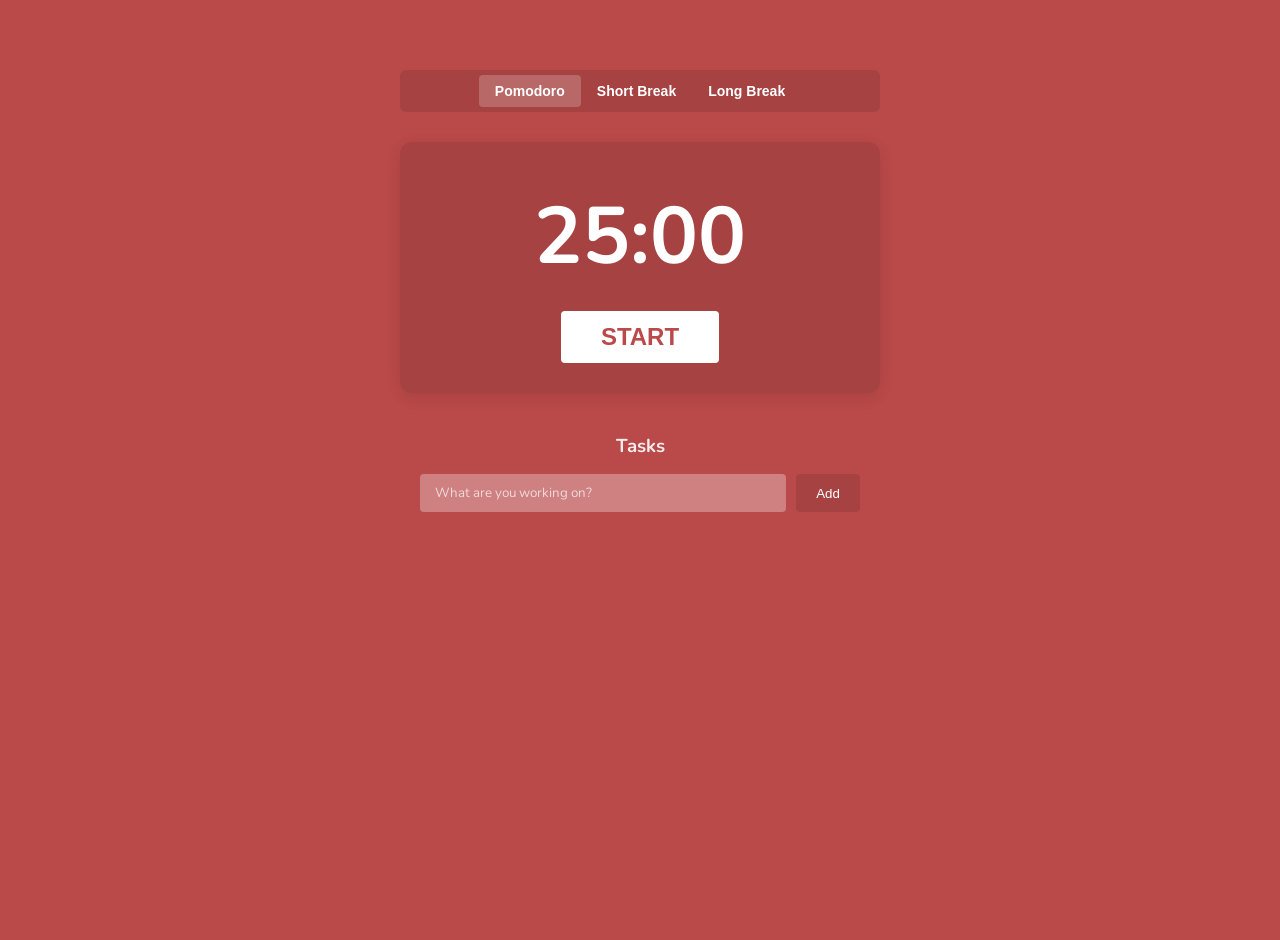
==== pomodoro.html @ 9dd836db "Create pomodoro.html" ====
<!DOCTYPE html>
<html lang="en">
<head>
  <meta charset="UTF-8" />
  <meta name="viewport" content="width=device-width, initial-scale=1" />
  <title>Pomodoro Timer</title>
  <link href="https://fonts.googleapis.com/css2?family=Nunito:wght@400;600;700&display=swap" rel="stylesheet">
  <style>
    :root {
      /* Default Theme (Pomodoro Red) */
      --bg-color: #ba4949;
      --text-color: #ffffff;
      --btn-bg: rgba(0, 0, 0, 0.1);
      --btn-active: rgba(0, 0, 0, 0.15);
      --btn-text: white;
      --card-bg: rgba(255, 255, 255, 0.2);
      --input-bg: rgba(255, 255, 255, 0.3);
    }

    body {
      font-family: 'Nunito', sans-serif;
      background-color: var(--bg-color);
      color: var(--text-color);
      margin: 0;
      padding: 20px;
      display: flex;
      flex-direction: column;
      align-items: center;
      min-height: 100vh;
      transition: background-color 0.5s ease; /* Smooth color transition */
    }

    .container {
      width: 100%;
      max-width: 480px;
      margin-top: 50px;
    }

    /* --- Tabs Navigation --- */
    .tabs {
      display: flex;
      justify-content: center;
      background-color: var(--btn-bg);
      border-radius: 6px;
      padding: 5px;
      margin-bottom: 30px;
    }

    .tab-btn {
      background: transparent;
      border: none;
      color: var(--btn-text);
      padding: 8px 16px;
      border-radius: 4px;
      cursor: pointer;
      font-size: 14px;
      font-weight: 600;
      transition: background 0.2s;
    }

    .tab-btn.active {
      background-color: var(--card-bg);
    }

    .tab-btn:hover:not(.active) {
      background-color: rgba(255, 255, 255, 0.1);
    }

    /* --- Timer Display --- */
    .timer-card {
      background-color: var(--btn-bg);
      border-radius: 12px;
      padding: 30px;
      text-align: center;
      box-shadow: 0 4px 15px rgba(0,0,0,0.1);
    }

    #timer {
      font-size: 80px;
      font-weight: 700;
      margin: 10px 0;
      cursor: pointer; /* Indicate clickable */
    }

    .main-btn {
      background-color: var(--text-color);
      color: var(--bg-color); /* Text matches background color for contrast */
      border: none;
      padding: 12px 40px;
      font-size: 24px;
      font-weight: 700;
      border-radius: 4px;
      cursor: pointer;
      text-transform: uppercase;
      transition: transform 0.1s;
      margin-top: 10px;
    }

    .main-btn:active {
      transform: translateY(2px);
    }

    /* --- Task Section --- */
    .tasks-section {
      margin-top: 40px;
      text-align: center;
    }

    .tasks-section h3 {
      margin-bottom: 15px;
      opacity: 0.9;
    }

    .task-input-group {
      display: flex;
      gap: 10px;
      justify-content: center;
      margin-bottom: 20px;
    }

    #taskInput {
      background: var(--input-bg);
      border: none;
      border-radius: 4px;
      padding: 10px 15px;
      color: white;
      font-family: inherit;
      width: 70%;
    }

    #taskInput::placeholder {
      color: rgba(255, 255, 255, 0.7);
    }

    .add-btn {
      background: var(--btn-bg);
      color: white;
      border: none;
      padding: 10px 20px;
      border-radius: 4px;
      cursor: pointer;
    }

    #taskList {
      list-style: none;
      padding: 0;
      text-align: left;
    }

    #taskList li {
      background: rgba(255, 255, 255, 0.1);
      padding: 10px 15px;
      margin-bottom: 5px;
      border-radius: 4px;
      display: flex;
      justify-content: space-between;
      align-items: center;
      font-size: 14px;
    }
    
    .delete-task {
        background: none;
        border: none;
        color: white;
        opacity: 0.6;
        cursor: pointer;
        font-weight: bold;
    }
    
    .delete-task:hover {
        opacity: 1;
    }

  </style>
</head>
<body>

  <div class="container">
    <!-- Mode Tabs -->
    <div class="tabs">
      <button class="tab-btn active" data-mode="pomodoro">Pomodoro</button>
      <button class="tab-btn" data-mode="shortBreak">Short Break</button>
      <button class="tab-btn" data-mode="longBreak">Long Break</button>
    </div>

    <!-- Timer Display -->
    <div class="timer-card">
      <div id="timer">25:00</div>
      <button class="main-btn" id="controlBtn">START</button>
    </div>

    <!-- Task List -->
    <div class="tasks-section">
      <h3>Tasks</h3>
      <div class="task-input-group">
        <input type="text" id="taskInput" placeholder="What are you working on?" />
        <button class="add-btn" id="addTaskBtn">Add</button>
      </div>
      <ul id="taskList"></ul>
    </div>
  </div>

  <script>
    // --- Configuration ---
    const modes = {
      pomodoro: { time: 25 * 60, color: '#ba4949' },   // Red theme
      shortBreak: { time: 5 * 60, color: '#38858a' },  // Teal theme
      longBreak: { time: 15 * 60, color: '#397097' }   // Blue theme
    };

    let currentMode = 'pomodoro';
    let timeRemaining = modes[currentMode].time;
    let timerInterval = null;
    let isRunning = false;

    // --- DOM Elements ---
    const timerDisplay = document.getElementById('timer');
    const controlBtn = document.getElementById('controlBtn');
    const tabBtns = document.querySelectorAll('.tab-btn');
    const taskInput = document.getElementById('taskInput');
    const addTaskBtn = document.getElementById('addTaskBtn');
    const taskList = document.getElementById('taskList');

    // --- Helper Functions ---
    function formatTime(seconds) {
      const m = Math.floor(seconds / 60);
      const s = seconds % 60;
      return `${m.toString().padStart(2, '0')}:${s.toString().padStart(2, '0')}`;
    }

    function updateDisplay() {
      timerDisplay.textContent = formatTime(timeRemaining);
      document.title = `(${formatTime(timeRemaining)}) Pomodoro`;
    }

    // --- Theme Switching ---
    function switchMode(mode) {
      // Stop current timer
      clearInterval(timerInterval);
      timerInterval = null;
      isRunning = false;
      controlBtn.textContent = 'START';

      // Update State
      currentMode = mode;
      timeRemaining = modes[mode].time;
      
      // Update UI Theme
      document.body.style.backgroundColor = modes[mode].color;
      
      // Update Tabs
      tabBtns.forEach(btn => {
        btn.classList.toggle('active', btn.dataset.mode === mode);
      });

      updateDisplay();
    }

    // --- Timer Logic ---
    function startTimer() {
      if (isRunning) {
        // Pause
        clearInterval(timerInterval);
        controlBtn.textContent = 'START';
        isRunning = false;
      } else {
        // Start
        timerInterval = setInterval(() => {
          if (timeRemaining > 0) {
            timeRemaining--;
            updateDisplay();
          } else {
            clearInterval(timerInterval);
            isRunning = false;
            controlBtn.textContent = 'START';
            alert(`${currentMode.replace(/([A-Z])/g, ' $1').trim()} finished!`);
          }
        }, 1000);
        controlBtn.textContent = 'PAUSE';
        isRunning = true;
      }
    }

    // --- Event Listeners ---
    
    // Tab Switching
    tabBtns.forEach(btn => {
      btn.addEventListener('click', () => {
        switchMode(btn.dataset.mode);
      });
    });

    // Main Control Button
    controlBtn.addEventListener('click', startTimer);

    // Task Management
    addTaskBtn.addEventListener('click', () => {
      const text = taskInput.value.trim();
      if (text) {
        const li = document.createElement('li');
        li.innerHTML = `<span>${text}</span> <button class="delete-task">×</button>`;
        
        // Delete task functionality
        li.querySelector('.delete-task').addEventListener('click', () => {
          li.remove();
        });

        taskList.appendChild(li);
        taskInput.value = '';
      }
    });

    taskInput.addEventListener('keypress', (e) => {
      if (e.key === 'Enter') addTaskBtn.click();
    });

    // Initialize
    updateDisplay();
  </script>
</body>
</html>
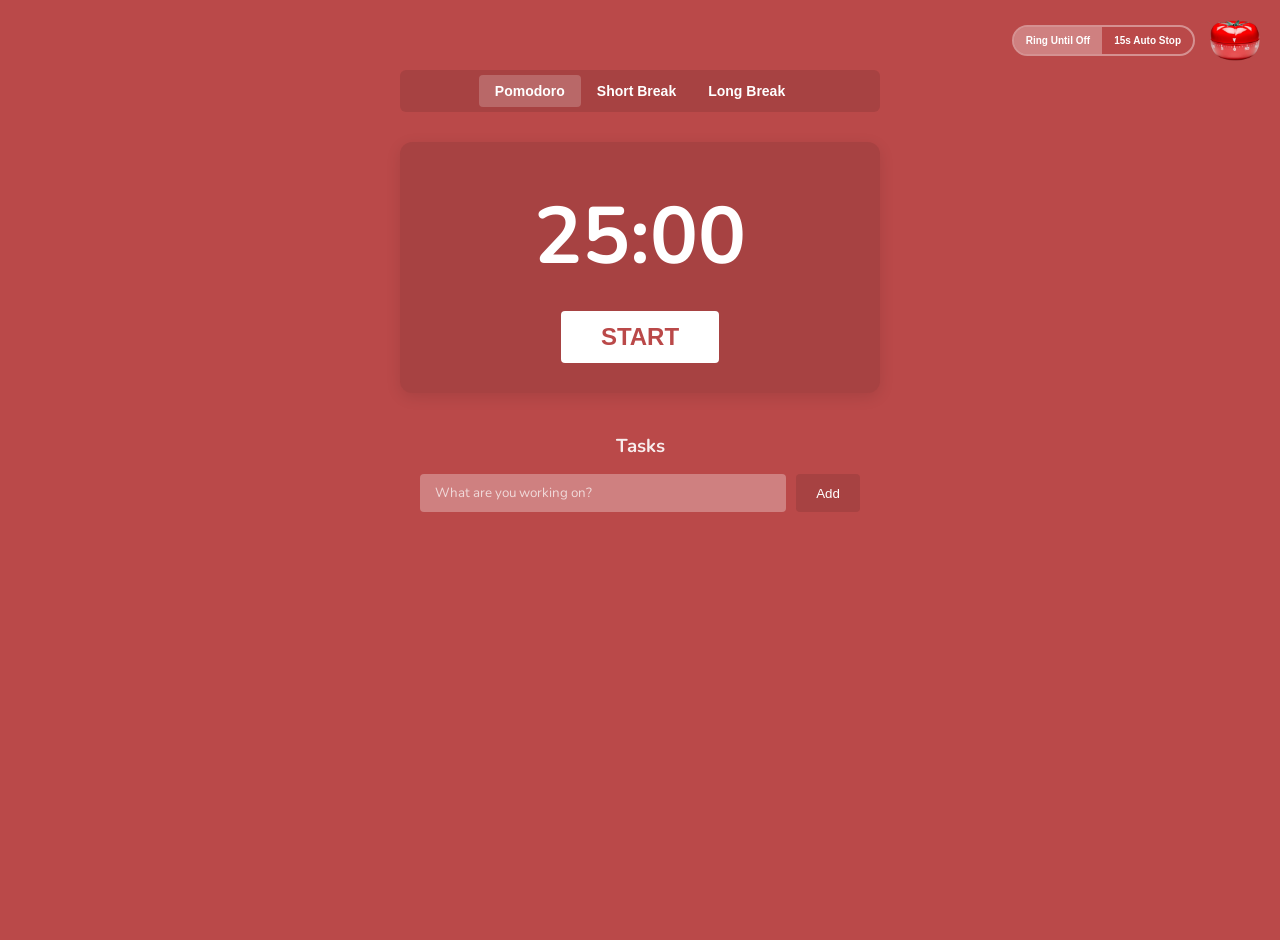
==== commit 23ecbc1f: "Update pomodoro.html" ====
--- a/pomodoro.html
+++ b/pomodoro.html
@@ -27,7 +27,7 @@
       flex-direction: column;
       align-items: center;
       min-height: 100vh;
-      transition: background-color 0.5s ease; /* Smooth color transition */
+      transition: background-color 0.5s ease;
     }
 
     .container {
@@ -35,6 +35,67 @@
       max-width: 480px;
       margin-top: 50px;
     }
+
+    /* --- Top Right Settings Bar --- */
+    .top-bar {
+      position: fixed;
+      top: 20px;
+      right: 20px;
+      display: flex;
+      align-items: center;
+      gap: 15px;
+      z-index: 100;
+    }
+
+    /* Pomodoro Image & Animation */
+    .pomodoro-img {
+      width: 50px;  /* Default size */
+      height: auto;
+      cursor: pointer;
+      transition: transform 0.3s ease;
+    }
+
+    /* Class added by JS when alarm rings */
+    .alarm-active {
+      animation: shakeAndGrow 0.5s infinite;
+    }
+
+    @keyframes shakeAndGrow {
+      0% { transform: scale(1.5) rotate(0deg); }
+      25% { transform: scale(1.6) rotate(5deg); }
+      50% { transform: scale(1.5) rotate(0deg); }
+      75% { transform: scale(1.6) rotate(-5deg); }
+      100% { transform: scale(1.5) rotate(0deg); }
+    }
+
+    /* Split Toggle Button */
+    .toggle-btn-group {
+      display: flex;
+      border-radius: 20px;
+      overflow: hidden;
+      border: 2px solid rgba(255,255,255,0.4);
+    }
+
+    .toggle-half {
+      background: transparent;
+      color: white;
+      border: none;
+      padding: 8px 12px;
+      font-size: 10px;
+      font-weight: 700;
+      cursor: pointer;
+      transition: background 0.2s;
+      white-space: nowrap;
+    }
+
+    .toggle-half.active {
+      background: rgba(255, 255, 255, 0.3);
+    }
+
+    .toggle-half:hover:not(.active) {
+      background: rgba(255, 255, 255, 0.1);
+    }
+
 
     /* --- Tabs Navigation --- */
     .tabs {
@@ -79,12 +140,12 @@
       font-size: 80px;
       font-weight: 700;
       margin: 10px 0;
-      cursor: pointer; /* Indicate clickable */
+      cursor: pointer;
     }
 
     .main-btn {
       background-color: var(--text-color);
-      color: var(--bg-color); /* Text matches background color for contrast */
+      color: var(--bg-color);
       border: none;
       padding: 12px 40px;
       font-size: 24px;
@@ -171,9 +232,34 @@
         opacity: 1;
     }
 
+    /* Mobile adjustments for top bar */
+    @media (max-width: 600px) {
+      .top-bar {
+        top: 10px;
+        right: 10px;
+        flex-direction: column-reverse; /* Image on top, buttons below */
+        align-items: flex-end;
+      }
+      .toggle-half {
+        padding: 6px 8px;
+        font-size: 9px;
+      }
+      .pomodoro-img {
+        width: 40px;
+      }
+    }
   </style>
 </head>
 <body>
+
+  <!-- Top Right Settings & Image -->
+  <div class="top-bar">
+    <div class="toggle-btn-group">
+      <button class="toggle-half active" id="btnInfinite">Ring Until Off</button>
+      <button class="toggle-half" id="btnTimed">15s Auto Stop</button>
+    </div>
+    <img src="pomodoro.png" alt="Pomodoro" class="pomodoro-img" id="pomodoroImg">
+  </div>
 
   <div class="container">
     <!-- Mode Tabs -->
@@ -203,15 +289,22 @@
   <script>
     // --- Configuration ---
     const modes = {
-      pomodoro: { time: 25 * 60, color: '#ba4949' },   // Red theme
-      shortBreak: { time: 5 * 60, color: '#38858a' },  // Teal theme
-      longBreak: { time: 15 * 60, color: '#397097' }   // Blue theme
+      pomodoro: { time: 25 * 60, color: '#ba4949' },
+      shortBreak: { time: 5 * 60, color: '#38858a' },
+      longBreak: { time: 15 * 60, color: '#397097' }
     };
 
     let currentMode = 'pomodoro';
     let timeRemaining = modes[currentMode].time;
     let timerInterval = null;
     let isRunning = false;
+
+    // --- NEW: Alarm State ---
+    // 'infinite' = ring until user stops, 'timed' = stop after 15s
+    let alarmMode = 'infinite'; 
+    let audioCtx = null;
+    let alarmInterval = null;
+    let autoStopTimeout = null;
 
     // --- DOM Elements ---
     const timerDisplay = document.getElementById('timer');
@@ -220,6 +313,11 @@
     const taskInput = document.getElementById('taskInput');
     const addTaskBtn = document.getElementById('addTaskBtn');
     const taskList = document.getElementById('taskList');
+    
+    // New DOM Elements
+    const pomodoroImg = document.getElementById('pomodoroImg');
+    const btnInfinite = document.getElementById('btnInfinite');
+    const btnTimed = document.getElementById('btnTimed');
 
     // --- Helper Functions ---
     function formatTime(seconds) {
@@ -233,22 +331,79 @@
       document.title = `(${formatTime(timeRemaining)}) Pomodoro`;
     }
 
+    // --- NEW: Alarm Functions ---
+    function playAlarm() {
+      // Initialize AudioContext
+      if (!audioCtx) {
+        audioCtx = new (window.AudioContext || window.webkitAudioContext)();
+      }
+
+      // Add visual animation class
+      pomodoroImg.classList.add('alarm-active');
+
+      const beep = () => {
+        if (!audioCtx) return; // Safety check
+        const osc = audioCtx.createOscillator();
+        const gainNode = audioCtx.createGain();
+        
+        osc.connect(gainNode);
+        gainNode.connect(audioCtx.destination);
+        
+        osc.frequency.value = 800;
+        osc.type = 'sine';
+        gainNode.gain.setValueAtTime(0.5, audioCtx.currentTime);
+        
+        osc.start();
+        osc.stop(audioCtx.currentTime + 0.5);
+      };
+
+      // Play immediately and repeat
+      beep();
+      alarmInterval = setInterval(beep, 1000);
+
+      // Handle Auto-Stop Logic
+      if (alarmMode === 'timed') {
+        autoStopTimeout = setTimeout(() => {
+          stopAlarm();
+          // Reset button text if it was on STOP ALARM
+          if (controlBtn.textContent === 'STOP ALARM') {
+             switchMode(currentMode);
+          }
+        }, 15000); // 15 seconds
+      }
+    }
+
+    function stopAlarm() {
+      // Stop sound
+      if (alarmInterval) {
+        clearInterval(alarmInterval);
+        alarmInterval = null;
+      }
+      // Stop auto-stop timer if exists
+      if (autoStopTimeout) {
+        clearTimeout(autoStopTimeout);
+        autoStopTimeout = null;
+      }
+      
+      // Remove visual animation
+      pomodoroImg.classList.remove('alarm-active');
+    }
+
     // --- Theme Switching ---
     function switchMode(mode) {
-      // Stop current timer
       clearInterval(timerInterval);
       timerInterval = null;
       isRunning = false;
+      
+      stopAlarm(); // Stop any ringing
+      
       controlBtn.textContent = 'START';
 
-      // Update State
       currentMode = mode;
       timeRemaining = modes[mode].time;
       
-      // Update UI Theme
       document.body.style.backgroundColor = modes[mode].color;
       
-      // Update Tabs
       tabBtns.forEach(btn => {
         btn.classList.toggle('active', btn.dataset.mode === mode);
       });
@@ -272,8 +427,10 @@
           } else {
             clearInterval(timerInterval);
             isRunning = false;
-            controlBtn.textContent = 'START';
-            alert(`${currentMode.replace(/([A-Z])/g, ' $1').trim()} finished!`);
+            
+            // Trigger Alarm
+            playAlarm();
+            controlBtn.textContent = 'STOP ALARM';
           }
         }, 1000);
         controlBtn.textContent = 'PAUSE';
@@ -291,7 +448,14 @@
     });
 
     // Main Control Button
-    controlBtn.addEventListener('click', startTimer);
+    controlBtn.addEventListener('click', () => {
+      if (controlBtn.textContent === 'STOP ALARM') {
+        stopAlarm();
+        switchMode(currentMode); // Reset timer
+        return;
+      }
+      startTimer();
+    });
 
     // Task Management
     addTaskBtn.addEventListener('click', () => {
@@ -300,7 +464,6 @@
         const li = document.createElement('li');
         li.innerHTML = `<span>${text}</span> <button class="delete-task">×</button>`;
         
-        // Delete task functionality
         li.querySelector('.delete-task').addEventListener('click', () => {
           li.remove();
         });
@@ -312,6 +475,19 @@
 
     taskInput.addEventListener('keypress', (e) => {
       if (e.key === 'Enter') addTaskBtn.click();
+    });
+
+    // NEW: Toggle Switch Listeners
+    btnInfinite.addEventListener('click', () => {
+      alarmMode = 'infinite';
+      btnInfinite.classList.add('active');
+      btnTimed.classList.remove('active');
+    });
+
+    btnTimed.addEventListener('click', () => {
+      alarmMode = 'timed';
+      btnTimed.classList.add('active');
+      btnInfinite.classList.remove('active');
     });
 
     // Initialize
